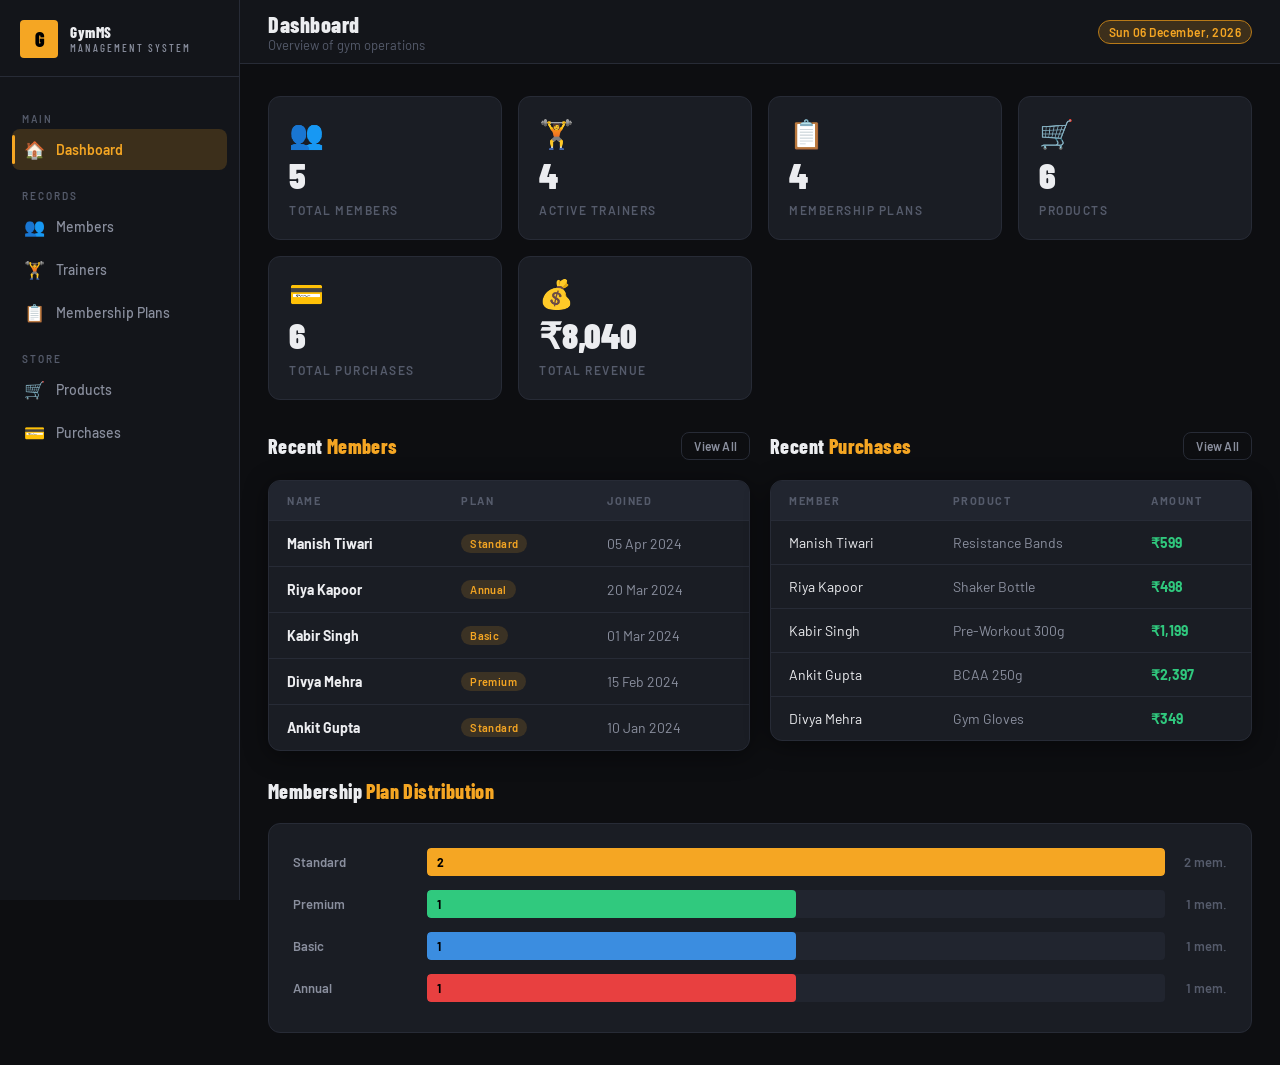
==== frontend/index.html @ 93dfbf06 "Completed Frontend" ====
<!DOCTYPE html>
<html lang="en">
<head>
  <meta charset="UTF-8" />
  <meta name="viewport" content="width=device-width, initial-scale=1.0" />
  <title>Dashboard — GymMS</title>
  <link rel="stylesheet" href="css/style.css" />
</head>
<body>

  <!-- ── Sidebar ───────────────────────────────────────────── -->
  <aside class="sidebar">
    <div class="sidebar-logo">
      <div class="logo-icon">G</div>
      <div class="logo-text">GymMS <span>Management System</span></div>
    </div>
    <nav class="sidebar-nav">
      <div class="nav-label">Main</div>
      <a class="nav-item active" data-page="dashboard" href="index.html">
        <span class="nav-icon">🏠</span> Dashboard
      </a>
      <div class="nav-label">Records</div>
      <a class="nav-item" data-page="members" href="pages/members.html">
        <span class="nav-icon">👥</span> Members
      </a>
      <a class="nav-item" data-page="trainers" href="pages/trainers.html">
        <span class="nav-icon">🏋️</span> Trainers
      </a>
      <a class="nav-item" data-page="plans" href="pages/plans.html">
        <span class="nav-icon">📋</span> Membership Plans
      </a>
      <div class="nav-label">Store</div>
      <a class="nav-item" data-page="products" href="pages/products.html">
        <span class="nav-icon">🛒</span> Products
      </a>
      <a class="nav-item" data-page="purchases" href="pages/purchases.html">
        <span class="nav-icon">💳</span> Purchases
      </a>
    </nav>
  </aside>

  <!-- ── Main ──────────────────────────────────────────────── -->
  <div class="main-wrap">
    <header class="topbar">
      <div>
        <div class="topbar-title">Dashboard</div>
        <div class="topbar-subtitle">Overview of gym operations</div>
      </div>
      <div class="topbar-right">
        <span class="topbar-badge" id="today-date"></span>
      </div>
    </header>

    <main class="page-content">

      <!-- Stats -->
      <div class="stats-grid" id="stats-grid"></div>

      <!-- Two-column summary -->
      <div style="display:grid;grid-template-columns:1fr 1fr;gap:20px;margin-bottom:28px">

        <!-- Recent Members -->
        <div>
          <div class="section-header">
            <span class="section-title">Recent <span>Members</span></span>
            <a href="pages/members.html" class="btn btn-ghost btn-sm">View All</a>
          </div>
          <div class="table-wrap">
            <table id="recent-members-table">
              <thead>
                <tr>
                  <th>Name</th>
                  <th>Plan</th>
                  <th>Joined</th>
                </tr>
              </thead>
              <tbody></tbody>
            </table>
          </div>
        </div>

        <!-- Recent Purchases -->
        <div>
          <div class="section-header">
            <span class="section-title">Recent <span>Purchases</span></span>
            <a href="pages/purchases.html" class="btn btn-ghost btn-sm">View All</a>
          </div>
          <div class="table-wrap">
            <table id="recent-purchases-table">
              <thead>
                <tr>
                  <th>Member</th>
                  <th>Product</th>
                  <th>Amount</th>
                </tr>
              </thead>
              <tbody></tbody>
            </table>
          </div>
        </div>

      </div>

      <!-- Plan Distribution -->
      <div class="section-header">
        <span class="section-title">Membership <span>Plan Distribution</span></span>
      </div>
      <div id="plan-bars" style="background:var(--bg-card);border:1px solid var(--border);border-radius:var(--radius-lg);padding:24px 24px 16px;"></div>

    </main>
  </div>

  <script src="js/app.js"></script>
  <script>
    /* ── Date display ─────────────────────────────────────── */
    document.getElementById('today-date').textContent =
      new Date().toLocaleDateString('en-IN', { weekday:'short', day:'2-digit', month:'long', year:'numeric' });

    /* ── Load stats ───────────────────────────────────────── */
    function loadDashboard() {
      const members   = DB.get('members');
      const trainers  = DB.get('trainers');
      const plans     = DB.get('plans');
      const products  = DB.get('products');
      const purchases = DB.get('purchases');

      const totalRevenue = purchases.reduce((s, p) => s + Number(p.total_price), 0);

      const statsData = [
        { icon: '👥', value: members.length,   label: 'Total Members'    },
        { icon: '🏋️', value: trainers.length,  label: 'Active Trainers'  },
        { icon: '📋', value: plans.length,      label: 'Membership Plans' },
        { icon: '🛒', value: products.length,   label: 'Products'         },
        { icon: '💳', value: purchases.length,  label: 'Total Purchases'  },
        { icon: '💰', value: fmt.currency(totalRevenue), label: 'Total Revenue' },
      ];

      document.getElementById('stats-grid').innerHTML = statsData.map(s => `
        <div class="stat-card">
          <div class="stat-icon">${s.icon}</div>
          <div class="stat-value">${s.value}</div>
          <div class="stat-label">${s.label}</div>
        </div>
      `).join('');

      /* Recent members */
      const planMap = Object.fromEntries(plans.map(p => [p.id, p.plan_name]));
      const recentMembers = [...members].reverse().slice(0, 5);
      document.querySelector('#recent-members-table tbody').innerHTML =
        recentMembers.map(m => `
          <tr>
            <td class="fw-bold">${m.name}</td>
            <td><span class="badge badge-amber">${planMap[m.membership_id] || '—'}</span></td>
            <td class="td-muted">${fmt.date(m.join_date)}</td>
          </tr>
        `).join('') || '<tr><td colspan="3" class="td-muted" style="text-align:center;padding:24px">No members yet</td></tr>';

      /* Recent purchases */
      const memberMap  = Object.fromEntries(members.map(m => [m.id, m.name]));
      const productMap = Object.fromEntries(products.map(p => [p.id, p.product_name]));
      const recentPurchases = [...purchases].reverse().slice(0, 5);
      document.querySelector('#recent-purchases-table tbody').innerHTML =
        recentPurchases.map(p => `
          <tr>
            <td>${memberMap[p.member_id] || '—'}</td>
            <td class="td-muted">${productMap[p.product_id] || '—'}</td>
            <td class="text-green fw-bold">${fmt.currency(p.total_price)}</td>
          </tr>
        `).join('') || '<tr><td colspan="3" class="td-muted" style="text-align:center;padding:24px">No purchases yet</td></tr>';

      /* Plan bar chart */
      const planCounts = {};
      members.forEach(m => {
        const name = planMap[m.membership_id] || 'Unknown';
        planCounts[name] = (planCounts[name] || 0) + 1;
      });
      const maxCount = Math.max(...Object.values(planCounts), 1);
      const colors = ['var(--accent)', 'var(--accent-green)', 'var(--accent-blue)', 'var(--accent-red)'];
      const barsHtml = Object.entries(planCounts).map(([name, count], i) => `
        <div style="display:flex;align-items:center;gap:14px;margin-bottom:14px">
          <div style="width:120px;font-size:13px;font-weight:600;color:var(--text-secondary);flex-shrink:0">${name}</div>
          <div style="flex:1;background:var(--bg-elevated);border-radius:4px;height:28px;overflow:hidden">
            <div style="height:100%;width:${(count/maxCount)*100}%;background:${colors[i%colors.length]};border-radius:4px;
              display:flex;align-items:center;padding:0 10px;font-size:12px;font-weight:700;color:#000;
              transition:width 0.6s ease;min-width:32px">
              ${count}
            </div>
          </div>
          <div style="width:48px;text-align:right;font-size:13px;font-weight:600;color:var(--text-muted)">${count} mem.</div>
        </div>
      `).join('');
      document.getElementById('plan-bars').innerHTML = barsHtml ||
        '<p class="text-muted" style="text-align:center">No members enrolled in plans yet.</p>';
    }

    loadDashboard();
  </script>
</body>
</html>
---- frontend/css/style.css ----
/* ============================================================
   GYM MANAGEMENT SYSTEM — Global Stylesheet
   Aesthetic: Industrial Strength — dark steel, neon amber, 
   bold condensed type, raw-edge grid
   ============================================================ */

@import url('https://fonts.googleapis.com/css2?family=Barlow+Condensed:wght@400;600;700;800;900&family=Barlow:wght@300;400;500;600&display=swap');

/* ── CSS Variables ─────────────────────────────────────────── */
:root {
  --bg-base:      #0d0e11;
  --bg-surface:   #13151a;
  --bg-card:      #1a1d24;
  --bg-elevated:  #21252f;

  --accent:       #f5a623;
  --accent-dim:   #b87a18;
  --accent-glow:  rgba(245, 166, 35, 0.18);
  --accent-red:   #e84040;
  --accent-green: #30c97e;
  --accent-blue:  #3b8de0;

  --text-primary:   #ecedf0;
  --text-secondary: #8a8f9e;
  --text-muted:     #555b6b;

  --border:       #272b36;
  --border-hover: #3a3f4e;

  --radius-sm: 4px;
  --radius-md: 8px;
  --radius-lg: 12px;

  --shadow-card: 0 4px 24px rgba(0,0,0,0.45);
  --shadow-glow: 0 0 24px rgba(245, 166, 35, 0.22);

  --font-display: 'Barlow Condensed', sans-serif;
  --font-body:    'Barlow', sans-serif;

  --sidebar-w: 240px;
  --header-h:  64px;
}

/* ── Reset & Base ───────────────────────────────────────────── */
*, *::before, *::after { box-sizing: border-box; margin: 0; padding: 0; }
html { font-size: 16px; scroll-behavior: smooth; }
body {
  font-family: var(--font-body);
  background: var(--bg-base);
  color: var(--text-primary);
  min-height: 100vh;
  display: flex;
  overflow-x: hidden;
}

a { text-decoration: none; color: inherit; }
ul { list-style: none; }
input, select, textarea, button { font-family: var(--font-body); }

/* ── Layout Shell ───────────────────────────────────────────── */
.sidebar {
  width: var(--sidebar-w);
  background: var(--bg-surface);
  border-right: 1px solid var(--border);
  display: flex;
  flex-direction: column;
  position: fixed;
  top: 0; left: 0;
  height: 100vh;
  z-index: 100;
  transition: transform 0.3s ease;
}

.main-wrap {
  margin-left: var(--sidebar-w);
  flex: 1;
  display: flex;
  flex-direction: column;
  min-height: 100vh;
}

.topbar {
  height: var(--header-h);
  background: var(--bg-surface);
  border-bottom: 1px solid var(--border);
  display: flex;
  align-items: center;
  padding: 0 28px;
  gap: 16px;
  position: sticky;
  top: 0;
  z-index: 50;
}

.page-content {
  padding: 32px 28px;
  flex: 1;
}

/* ── Sidebar Logo ───────────────────────────────────────────── */
.sidebar-logo {
  padding: 20px 20px 18px;
  border-bottom: 1px solid var(--border);
  display: flex;
  align-items: center;
  gap: 12px;
}
.sidebar-logo .logo-icon {
  width: 38px; height: 38px;
  background: var(--accent);
  border-radius: var(--radius-sm);
  display: grid;
  place-items: center;
  color: #000;
  font-size: 20px;
  font-weight: 900;
  font-family: var(--font-display);
  letter-spacing: -1px;
  flex-shrink: 0;
}
.sidebar-logo .logo-text {
  font-family: var(--font-display);
  font-weight: 800;
  font-size: 15px;
  letter-spacing: 0.5px;
  color: var(--text-primary);
  line-height: 1.2;
}
.sidebar-logo .logo-text span {
  color: var(--accent);
  display: block;
  font-size: 11px;
  font-weight: 500;
  letter-spacing: 2px;
  text-transform: uppercase;
  color: var(--text-secondary);
}

/* ── Sidebar Nav ────────────────────────────────────────────── */
.sidebar-nav {
  padding: 16px 12px;
  flex: 1;
  overflow-y: auto;
}
.nav-label {
  font-size: 10px;
  font-weight: 600;
  letter-spacing: 2px;
  text-transform: uppercase;
  color: var(--text-muted);
  padding: 8px 10px 4px;
  margin-top: 12px;
}
.nav-item {
  display: flex;
  align-items: center;
  gap: 11px;
  padding: 10px 12px;
  border-radius: var(--radius-md);
  font-size: 14px;
  font-weight: 500;
  color: var(--text-secondary);
  transition: background 0.15s, color 0.15s;
  cursor: pointer;
  margin-bottom: 2px;
  position: relative;
}
.nav-item .nav-icon { font-size: 17px; flex-shrink: 0; }
.nav-item:hover { background: var(--bg-elevated); color: var(--text-primary); }
.nav-item.active {
  background: var(--accent-glow);
  color: var(--accent);
  font-weight: 600;
}
.nav-item.active::before {
  content: '';
  position: absolute;
  left: 0; top: 6px; bottom: 6px;
  width: 3px;
  background: var(--accent);
  border-radius: 2px;
}

/* ── Topbar Elements ────────────────────────────────────────── */
.topbar-title {
  font-family: var(--font-display);
  font-size: 22px;
  font-weight: 800;
  letter-spacing: 0.5px;
  color: var(--text-primary);
}
.topbar-subtitle {
  font-size: 13px;
  color: var(--text-muted);
  font-weight: 400;
}
.topbar-right {
  margin-left: auto;
  display: flex;
  align-items: center;
  gap: 12px;
}
.topbar-badge {
  background: var(--accent-glow);
  border: 1px solid var(--accent-dim);
  color: var(--accent);
  padding: 4px 10px;
  border-radius: 20px;
  font-size: 12px;
  font-weight: 600;
  letter-spacing: 0.5px;
}

/* ── Stat Cards ─────────────────────────────────────────────── */
.stats-grid {
  display: grid;
  grid-template-columns: repeat(auto-fill, minmax(200px, 1fr));
  gap: 16px;
  margin-bottom: 32px;
}
.stat-card {
  background: var(--bg-card);
  border: 1px solid var(--border);
  border-radius: var(--radius-lg);
  padding: 22px 20px;
  display: flex;
  flex-direction: column;
  gap: 10px;
  position: relative;
  overflow: hidden;
  transition: border-color 0.2s, transform 0.2s;
}
.stat-card:hover { border-color: var(--border-hover); transform: translateY(-2px); }
.stat-card::after {
  content: '';
  position: absolute;
  top: 0; left: 0; right: 0;
  height: 2px;
  background: var(--accent);
  opacity: 0;
  transition: opacity 0.2s;
}
.stat-card:hover::after { opacity: 1; }
.stat-icon {
  font-size: 28px;
  line-height: 1;
}
.stat-value {
  font-family: var(--font-display);
  font-size: 36px;
  font-weight: 900;
  color: var(--text-primary);
  line-height: 1;
}
.stat-label {
  font-size: 12px;
  text-transform: uppercase;
  letter-spacing: 1.5px;
  color: var(--text-muted);
  font-weight: 600;
}

/* ── Section Header ─────────────────────────────────────────── */
.section-header {
  display: flex;
  align-items: center;
  justify-content: space-between;
  margin-bottom: 20px;
}
.section-title {
  font-family: var(--font-display);
  font-size: 20px;
  font-weight: 800;
  letter-spacing: 0.4px;
  color: var(--text-primary);
}
.section-title span {
  color: var(--accent);
}

/* ── Buttons ────────────────────────────────────────────────── */
.btn {
  display: inline-flex;
  align-items: center;
  gap: 7px;
  padding: 9px 18px;
  border-radius: var(--radius-md);
  font-size: 13.5px;
  font-weight: 600;
  cursor: pointer;
  border: none;
  transition: all 0.15s;
  letter-spacing: 0.2px;
  white-space: nowrap;
}
.btn-primary {
  background: var(--accent);
  color: #000;
}
.btn-primary:hover {
  background: #ffc146;
  box-shadow: var(--shadow-glow);
}
.btn-ghost {
  background: transparent;
  color: var(--text-secondary);
  border: 1px solid var(--border);
}
.btn-ghost:hover {
  background: var(--bg-elevated);
  color: var(--text-primary);
  border-color: var(--border-hover);
}
.btn-danger {
  background: transparent;
  color: var(--accent-red);
  border: 1px solid var(--accent-red);
}
.btn-danger:hover {
  background: rgba(232,64,64,0.12);
}
.btn-sm {
  padding: 6px 12px;
  font-size: 12px;
}

/* ── Table ──────────────────────────────────────────────────── */
.table-wrap {
  background: var(--bg-card);
  border: 1px solid var(--border);
  border-radius: var(--radius-lg);
  overflow: hidden;
  box-shadow: var(--shadow-card);
}
table {
  width: 100%;
  border-collapse: collapse;
}
thead th {
  background: var(--bg-elevated);
  padding: 13px 18px;
  text-align: left;
  font-size: 11px;
  text-transform: uppercase;
  letter-spacing: 1.5px;
  font-weight: 700;
  color: var(--text-muted);
  border-bottom: 1px solid var(--border);
  white-space: nowrap;
}
tbody tr {
  border-bottom: 1px solid var(--border);
  transition: background 0.12s;
}
tbody tr:last-child { border-bottom: none; }
tbody tr:hover { background: var(--bg-elevated); }
tbody td {
  padding: 13px 18px;
  font-size: 14px;
  color: var(--text-primary);
  vertical-align: middle;
}
.td-muted { color: var(--text-secondary); }
.td-actions { display: flex; gap: 6px; }

/* ── Badges / Pills ─────────────────────────────────────────── */
.badge {
  display: inline-block;
  padding: 3px 9px;
  border-radius: 20px;
  font-size: 11px;
  font-weight: 600;
  letter-spacing: 0.4px;
}
.badge-green { background: rgba(48,201,126,0.15); color: var(--accent-green); }
.badge-amber { background: rgba(245,166,35,0.15); color: var(--accent); }
.badge-red   { background: rgba(232,64,64,0.15);  color: var(--accent-red); }
.badge-blue  { background: rgba(59,141,224,0.15); color: var(--accent-blue); }

/* ── Forms ──────────────────────────────────────────────────── */
.form-card {
  background: var(--bg-card);
  border: 1px solid var(--border);
  border-radius: var(--radius-lg);
  padding: 28px 28px 24px;
  box-shadow: var(--shadow-card);
  max-width: 680px;
}
.form-grid {
  display: grid;
  grid-template-columns: 1fr 1fr;
  gap: 18px 22px;
}
.form-group { display: flex; flex-direction: column; gap: 7px; }
.form-group.full-width { grid-column: 1 / -1; }
label {
  font-size: 12px;
  font-weight: 600;
  text-transform: uppercase;
  letter-spacing: 1px;
  color: var(--text-muted);
}
input[type="text"],
input[type="number"],
input[type="date"],
input[type="tel"],
select,
textarea {
  background: var(--bg-elevated);
  border: 1px solid var(--border);
  border-radius: var(--radius-md);
  color: var(--text-primary);
  padding: 10px 14px;
  font-size: 14px;
  width: 100%;
  transition: border-color 0.15s, box-shadow 0.15s;
  outline: none;
  -webkit-appearance: none;
}
input:focus, select:focus, textarea:focus {
  border-color: var(--accent);
  box-shadow: 0 0 0 3px var(--accent-glow);
}
select option { background: var(--bg-elevated); }
textarea { resize: vertical; min-height: 80px; }
.form-actions {
  display: flex;
  gap: 12px;
  margin-top: 24px;
  padding-top: 20px;
  border-top: 1px solid var(--border);
}

/* ── Search Bar ─────────────────────────────────────────────── */
.search-bar {
  position: relative;
  flex: 1;
  max-width: 340px;
}
.search-bar input {
  padding-left: 38px;
  background: var(--bg-elevated);
  border: 1px solid var(--border);
  border-radius: var(--radius-md);
  color: var(--text-primary);
  font-size: 14px;
  width: 100%;
  height: 38px;
  outline: none;
  transition: border-color 0.15s;
}
.search-bar input:focus { border-color: var(--accent); }
.search-bar .search-icon {
  position: absolute;
  left: 12px;
  top: 50%;
  transform: translateY(-50%);
  color: var(--text-muted);
  font-size: 15px;
  pointer-events: none;
}

/* ── Modal ──────────────────────────────────────────────────── */
.modal-overlay {
  position: fixed;
  inset: 0;
  background: rgba(0,0,0,0.7);
  backdrop-filter: blur(4px);
  display: flex;
  align-items: center;
  justify-content: center;
  z-index: 200;
  opacity: 0;
  pointer-events: none;
  transition: opacity 0.2s;
}
.modal-overlay.open { opacity: 1; pointer-events: all; }
.modal {
  background: var(--bg-card);
  border: 1px solid var(--border-hover);
  border-radius: var(--radius-lg);
  padding: 28px;
  width: 100%;
  max-width: 560px;
  box-shadow: 0 20px 60px rgba(0,0,0,0.6);
  transform: translateY(16px);
  transition: transform 0.25s;
  max-height: 90vh;
  overflow-y: auto;
}
.modal-overlay.open .modal { transform: translateY(0); }
.modal-header {
  display: flex;
  align-items: center;
  justify-content: space-between;
  margin-bottom: 22px;
  padding-bottom: 16px;
  border-bottom: 1px solid var(--border);
}
.modal-title {
  font-family: var(--font-display);
  font-size: 19px;
  font-weight: 800;
  letter-spacing: 0.4px;
}
.modal-close {
  background: none;
  border: none;
  color: var(--text-muted);
  font-size: 20px;
  cursor: pointer;
  line-height: 1;
  padding: 4px;
  transition: color 0.15s;
}
.modal-close:hover { color: var(--text-primary); }

/* ── Toast Notification ─────────────────────────────────────── */
.toast-container {
  position: fixed;
  bottom: 24px;
  right: 24px;
  display: flex;
  flex-direction: column;
  gap: 10px;
  z-index: 999;
}
.toast {
  background: var(--bg-elevated);
  border: 1px solid var(--border-hover);
  border-left: 3px solid var(--accent-green);
  border-radius: var(--radius-md);
  padding: 13px 18px;
  font-size: 14px;
  font-weight: 500;
  color: var(--text-primary);
  box-shadow: var(--shadow-card);
  display: flex;
  align-items: center;
  gap: 10px;
  min-width: 240px;
  animation: slideInToast 0.25s ease forwards;
}
.toast.error { border-left-color: var(--accent-red); }
@keyframes slideInToast {
  from { transform: translateX(40px); opacity: 0; }
  to   { transform: translateX(0);    opacity: 1; }
}

/* ── Empty State ────────────────────────────────────────────── */
.empty-state {
  text-align: center;
  padding: 64px 24px;
}
.empty-state .empty-icon { font-size: 48px; margin-bottom: 16px; opacity: 0.4; }
.empty-state p { color: var(--text-secondary); font-size: 15px; }

/* ── Misc Utilities ─────────────────────────────────────────── */
.divider {
  height: 1px;
  background: var(--border);
  margin: 24px 0;
}
.text-accent { color: var(--accent); }
.text-muted  { color: var(--text-muted); }
.text-green  { color: var(--accent-green); }
.text-red    { color: var(--accent-red); }
.flex        { display: flex; align-items: center; }
.gap-8       { gap: 8px; }
.gap-12      { gap: 12px; }
.ml-auto     { margin-left: auto; }
.fw-bold     { font-weight: 700; }
.font-display { font-family: var(--font-display); }

/* ── Scrollbar ──────────────────────────────────────────────── */
::-webkit-scrollbar { width: 5px; height: 5px; }
::-webkit-scrollbar-track { background: transparent; }
::-webkit-scrollbar-thumb { background: var(--border-hover); border-radius: 4px; }
::-webkit-scrollbar-thumb:hover { background: var(--text-muted); }

/* ── Page Fade-in ───────────────────────────────────────────── */
@keyframes fadeInUp {
  from { opacity: 0; transform: translateY(18px); }
  to   { opacity: 1; transform: translateY(0); }
}
.page-content { animation: fadeInUp 0.35s ease both; }

/* ── Responsive ─────────────────────────────────────────────── */
@media (max-width: 768px) {
  .sidebar { transform: translateX(-100%); }
  .sidebar.open { transform: translateX(0); }
  .main-wrap { margin-left: 0; }
  .form-grid { grid-template-columns: 1fr; }
  .stats-grid { grid-template-columns: 1fr 1fr; }
}
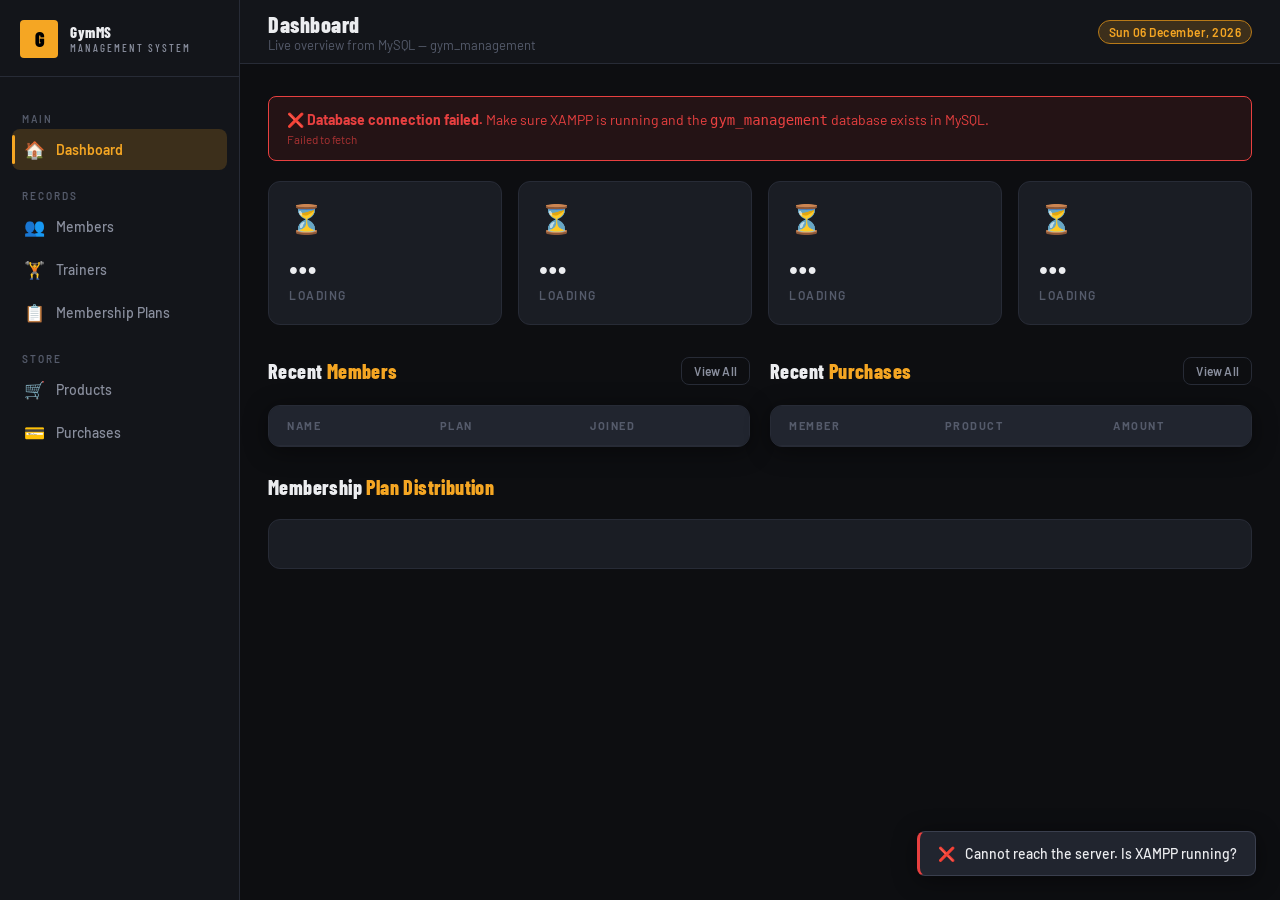
==== commit 67acb1f6: "All Queries are running now" ====
--- a/frontend/index.html
+++ b/frontend/index.html
@@ -16,24 +16,24 @@
     </div>
     <nav class="sidebar-nav">
       <div class="nav-label">Main</div>
-      <a class="nav-item active" data-page="dashboard" href="index.html">
+      <a class="nav-item active" href="index.html">
         <span class="nav-icon">🏠</span> Dashboard
       </a>
       <div class="nav-label">Records</div>
-      <a class="nav-item" data-page="members" href="pages/members.html">
+      <a class="nav-item" href="pages/members.html">
         <span class="nav-icon">👥</span> Members
       </a>
-      <a class="nav-item" data-page="trainers" href="pages/trainers.html">
+      <a class="nav-item" href="pages/trainers.html">
         <span class="nav-icon">🏋️</span> Trainers
       </a>
-      <a class="nav-item" data-page="plans" href="pages/plans.html">
+      <a class="nav-item" href="pages/plans.html">
         <span class="nav-icon">📋</span> Membership Plans
       </a>
       <div class="nav-label">Store</div>
-      <a class="nav-item" data-page="products" href="pages/products.html">
+      <a class="nav-item" href="pages/products.html">
         <span class="nav-icon">🛒</span> Products
       </a>
-      <a class="nav-item" data-page="purchases" href="pages/purchases.html">
+      <a class="nav-item" href="pages/purchases.html">
         <span class="nav-icon">💳</span> Purchases
       </a>
     </nav>
@@ -44,7 +44,7 @@
     <header class="topbar">
       <div>
         <div class="topbar-title">Dashboard</div>
-        <div class="topbar-subtitle">Overview of gym operations</div>
+        <div class="topbar-subtitle">Live overview from MySQL — gym_management</div>
       </div>
       <div class="topbar-right">
         <span class="topbar-badge" id="today-date"></span>
@@ -53,144 +53,154 @@
 
     <main class="page-content">
 
-      <!-- Stats -->
-      <div class="stats-grid" id="stats-grid"></div>
-
-      <!-- Two-column summary -->
+      <!-- DB Connection Status -->
+      <div id="db-status" style="margin-bottom:20px"></div>
+
+      <!-- Stats Cards -->
+      <div class="stats-grid" id="stats-grid">
+        <!-- skeleton -->
+        <div class="stat-card"><div class="stat-icon">⏳</div><div class="stat-value">…</div><div class="stat-label">Loading</div></div>
+        <div class="stat-card"><div class="stat-icon">⏳</div><div class="stat-value">…</div><div class="stat-label">Loading</div></div>
+        <div class="stat-card"><div class="stat-icon">⏳</div><div class="stat-value">…</div><div class="stat-label">Loading</div></div>
+        <div class="stat-card"><div class="stat-icon">⏳</div><div class="stat-value">…</div><div class="stat-label">Loading</div></div>
+      </div>
+
+      <!-- Two-column: Recent members + Recent purchases -->
       <div style="display:grid;grid-template-columns:1fr 1fr;gap:20px;margin-bottom:28px">
-
-        <!-- Recent Members -->
         <div>
           <div class="section-header">
             <span class="section-title">Recent <span>Members</span></span>
             <a href="pages/members.html" class="btn btn-ghost btn-sm">View All</a>
           </div>
           <div class="table-wrap">
-            <table id="recent-members-table">
-              <thead>
-                <tr>
-                  <th>Name</th>
-                  <th>Plan</th>
-                  <th>Joined</th>
-                </tr>
-              </thead>
-              <tbody></tbody>
+            <table>
+              <thead><tr><th>Name</th><th>Plan</th><th>Joined</th></tr></thead>
+              <tbody id="recent-members"></tbody>
             </table>
           </div>
         </div>
-
-        <!-- Recent Purchases -->
         <div>
           <div class="section-header">
             <span class="section-title">Recent <span>Purchases</span></span>
             <a href="pages/purchases.html" class="btn btn-ghost btn-sm">View All</a>
           </div>
           <div class="table-wrap">
-            <table id="recent-purchases-table">
-              <thead>
-                <tr>
-                  <th>Member</th>
-                  <th>Product</th>
-                  <th>Amount</th>
-                </tr>
-              </thead>
-              <tbody></tbody>
+            <table>
+              <thead><tr><th>Member</th><th>Product</th><th>Amount</th></tr></thead>
+              <tbody id="recent-purchases"></tbody>
             </table>
           </div>
         </div>
-
       </div>
 
       <!-- Plan Distribution -->
       <div class="section-header">
         <span class="section-title">Membership <span>Plan Distribution</span></span>
       </div>
-      <div id="plan-bars" style="background:var(--bg-card);border:1px solid var(--border);border-radius:var(--radius-lg);padding:24px 24px 16px;"></div>
+      <div id="plan-bars" style="background:var(--bg-card);border:1px solid var(--border);border-radius:var(--radius-lg);padding:24px;"></div>
+
+      <!-- Low Stock Alert -->
+      <div id="low-stock-section" style="margin-top:28px"></div>
 
     </main>
   </div>
 
   <script src="js/app.js"></script>
   <script>
-    /* ── Date display ─────────────────────────────────────── */
     document.getElementById('today-date').textContent =
       new Date().toLocaleDateString('en-IN', { weekday:'short', day:'2-digit', month:'long', year:'numeric' });
 
-    /* ── Load stats ───────────────────────────────────────── */
-    function loadDashboard() {
-      const members   = DB.get('members');
-      const trainers  = DB.get('trainers');
-      const plans     = DB.get('plans');
-      const products  = DB.get('products');
-      const purchases = DB.get('purchases');
-
-      const totalRevenue = purchases.reduce((s, p) => s + Number(p.total_price), 0);
-
-      const statsData = [
-        { icon: '👥', value: members.length,   label: 'Total Members'    },
-        { icon: '🏋️', value: trainers.length,  label: 'Active Trainers'  },
-        { icon: '📋', value: plans.length,      label: 'Membership Plans' },
-        { icon: '🛒', value: products.length,   label: 'Products'         },
-        { icon: '💳', value: purchases.length,  label: 'Total Purchases'  },
-        { icon: '💰', value: fmt.currency(totalRevenue), label: 'Total Revenue' },
+    async function loadDashboard() {
+      const res = await apiGet('dashboard');
+
+      if (!res.success) {
+        document.getElementById('db-status').innerHTML = `
+          <div style="background:rgba(232,64,64,0.1);border:1px solid var(--accent-red);border-radius:var(--radius-md);
+            padding:14px 18px;color:var(--accent-red);font-size:14px">
+            ❌ <strong>Database connection failed.</strong> Make sure XAMPP is running and
+            the <code>gym_management</code> database exists in MySQL.
+            <br><small style="opacity:0.7;margin-top:4px;display:block">${res.error || ''}</small>
+          </div>`;
+        return;
+      }
+
+      document.getElementById('db-status').innerHTML = `
+        <div style="background:rgba(48,201,126,0.08);border:1px solid var(--accent-green);border-radius:var(--radius-md);
+          padding:10px 18px;color:var(--accent-green);font-size:13px;display:flex;align-items:center;gap:8px">
+          ✅ <strong>Connected to MySQL</strong> — database: <code style="color:var(--accent)">gym_management</code>
+        </div>`;
+
+      const s = res.stats;
+
+      /* Stats cards */
+      const cards = [
+        { icon:'👥', value: s.total_members,             label:'Total Members'    },
+        { icon:'🏋️', value: s.total_trainers,            label:'Active Trainers'  },
+        { icon:'📋', value: s.total_plans,               label:'Membership Plans' },
+        { icon:'🛒', value: s.total_products,            label:'Products'         },
+        { icon:'💳', value: s.total_purchases,           label:'Total Purchases'  },
+        { icon:'💰', value: fmt.currency(s.total_revenue),label:'Total Revenue'   },
       ];
-
-      document.getElementById('stats-grid').innerHTML = statsData.map(s => `
+      document.getElementById('stats-grid').innerHTML = cards.map(c => `
         <div class="stat-card">
-          <div class="stat-icon">${s.icon}</div>
-          <div class="stat-value">${s.value}</div>
-          <div class="stat-label">${s.label}</div>
+          <div class="stat-icon">${c.icon}</div>
+          <div class="stat-value">${c.value}</div>
+          <div class="stat-label">${c.label}</div>
         </div>
       `).join('');
 
       /* Recent members */
-      const planMap = Object.fromEntries(plans.map(p => [p.id, p.plan_name]));
-      const recentMembers = [...members].reverse().slice(0, 5);
-      document.querySelector('#recent-members-table tbody').innerHTML =
-        recentMembers.map(m => `
-          <tr>
-            <td class="fw-bold">${m.name}</td>
-            <td><span class="badge badge-amber">${planMap[m.membership_id] || '—'}</span></td>
-            <td class="td-muted">${fmt.date(m.join_date)}</td>
-          </tr>
-        `).join('') || '<tr><td colspan="3" class="td-muted" style="text-align:center;padding:24px">No members yet</td></tr>';
+      document.getElementById('recent-members').innerHTML =
+        res.recent_members.length
+          ? res.recent_members.map(m => `
+              <tr>
+                <td class="fw-bold">${m.name}</td>
+                <td><span class="badge badge-amber">${m.plan_name || '—'}</span></td>
+                <td class="td-muted">${fmt.date(m.join_date)}</td>
+              </tr>`).join('')
+          : '<tr><td colspan="3" class="td-muted" style="text-align:center;padding:24px">No members yet</td></tr>';
 
       /* Recent purchases */
-      const memberMap  = Object.fromEntries(members.map(m => [m.id, m.name]));
-      const productMap = Object.fromEntries(products.map(p => [p.id, p.product_name]));
-      const recentPurchases = [...purchases].reverse().slice(0, 5);
-      document.querySelector('#recent-purchases-table tbody').innerHTML =
-        recentPurchases.map(p => `
-          <tr>
-            <td>${memberMap[p.member_id] || '—'}</td>
-            <td class="td-muted">${productMap[p.product_id] || '—'}</td>
-            <td class="text-green fw-bold">${fmt.currency(p.total_price)}</td>
-          </tr>
-        `).join('') || '<tr><td colspan="3" class="td-muted" style="text-align:center;padding:24px">No purchases yet</td></tr>';
-
-      /* Plan bar chart */
-      const planCounts = {};
-      members.forEach(m => {
-        const name = planMap[m.membership_id] || 'Unknown';
-        planCounts[name] = (planCounts[name] || 0) + 1;
-      });
-      const maxCount = Math.max(...Object.values(planCounts), 1);
-      const colors = ['var(--accent)', 'var(--accent-green)', 'var(--accent-blue)', 'var(--accent-red)'];
-      const barsHtml = Object.entries(planCounts).map(([name, count], i) => `
-        <div style="display:flex;align-items:center;gap:14px;margin-bottom:14px">
-          <div style="width:120px;font-size:13px;font-weight:600;color:var(--text-secondary);flex-shrink:0">${name}</div>
-          <div style="flex:1;background:var(--bg-elevated);border-radius:4px;height:28px;overflow:hidden">
-            <div style="height:100%;width:${(count/maxCount)*100}%;background:${colors[i%colors.length]};border-radius:4px;
-              display:flex;align-items:center;padding:0 10px;font-size:12px;font-weight:700;color:#000;
-              transition:width 0.6s ease;min-width:32px">
-              ${count}
+      document.getElementById('recent-purchases').innerHTML =
+        res.recent_purchases.length
+          ? res.recent_purchases.map(p => `
+              <tr>
+                <td>${p.member_name}</td>
+                <td class="td-muted">${p.product_name}</td>
+                <td class="text-green fw-bold">${fmt.currency(p.total_price)}</td>
+              </tr>`).join('')
+          : '<tr><td colspan="3" class="td-muted" style="text-align:center;padding:24px">No purchases yet</td></tr>';
+
+      /* Plan distribution bars */
+      const maxCount = Math.max(...res.plan_distribution.map(p => +p.member_count), 1);
+      const colors   = ['var(--accent)', 'var(--accent-green)', 'var(--accent-blue)', 'var(--accent-red)'];
+      document.getElementById('plan-bars').innerHTML =
+        res.plan_distribution.map((p, i) => `
+          <div style="display:flex;align-items:center;gap:14px;margin-bottom:14px">
+            <div style="width:110px;font-size:13px;font-weight:600;color:var(--text-secondary);flex-shrink:0">${p.plan_name}</div>
+            <div style="flex:1;background:var(--bg-elevated);border-radius:4px;height:28px;overflow:hidden">
+              <div style="height:100%;width:${(+p.member_count/maxCount)*100}%;background:${colors[i%colors.length]};
+                border-radius:4px;display:flex;align-items:center;padding:0 10px;font-size:12px;font-weight:700;
+                color:#000;min-width:32px;transition:width 0.6s ease">
+                ${p.member_count}
+              </div>
             </div>
-          </div>
-          <div style="width:48px;text-align:right;font-size:13px;font-weight:600;color:var(--text-muted)">${count} mem.</div>
-        </div>
-      `).join('');
-      document.getElementById('plan-bars').innerHTML = barsHtml ||
-        '<p class="text-muted" style="text-align:center">No members enrolled in plans yet.</p>';
+            <div style="width:56px;text-align:right;font-size:12px;color:var(--text-muted)">${p.member_count} enrolled</div>
+          </div>`).join('') || '<p class="text-muted">No plan data yet.</p>';
+
+      /* Low stock alert */
+      if (res.low_stock.length > 0) {
+        document.getElementById('low-stock-section').innerHTML = `
+          <div style="background:rgba(245,166,35,0.08);border:1px solid var(--accent-dim);border-radius:var(--radius-lg);padding:20px">
+            <div class="section-title" style="margin-bottom:14px">⚠️ Low <span>Stock Alert</span></div>
+            ${res.low_stock.map(p => `
+              <div style="display:flex;justify-content:space-between;align-items:center;
+                padding:10px 0;border-bottom:1px solid var(--border)">
+                <span style="font-weight:600">${p.product_name}</span>
+                <span class="badge badge-red">Only ${p.stock_quantity} left</span>
+              </div>`).join('')}
+          </div>`;
+      }
     }
 
     loadDashboard();
